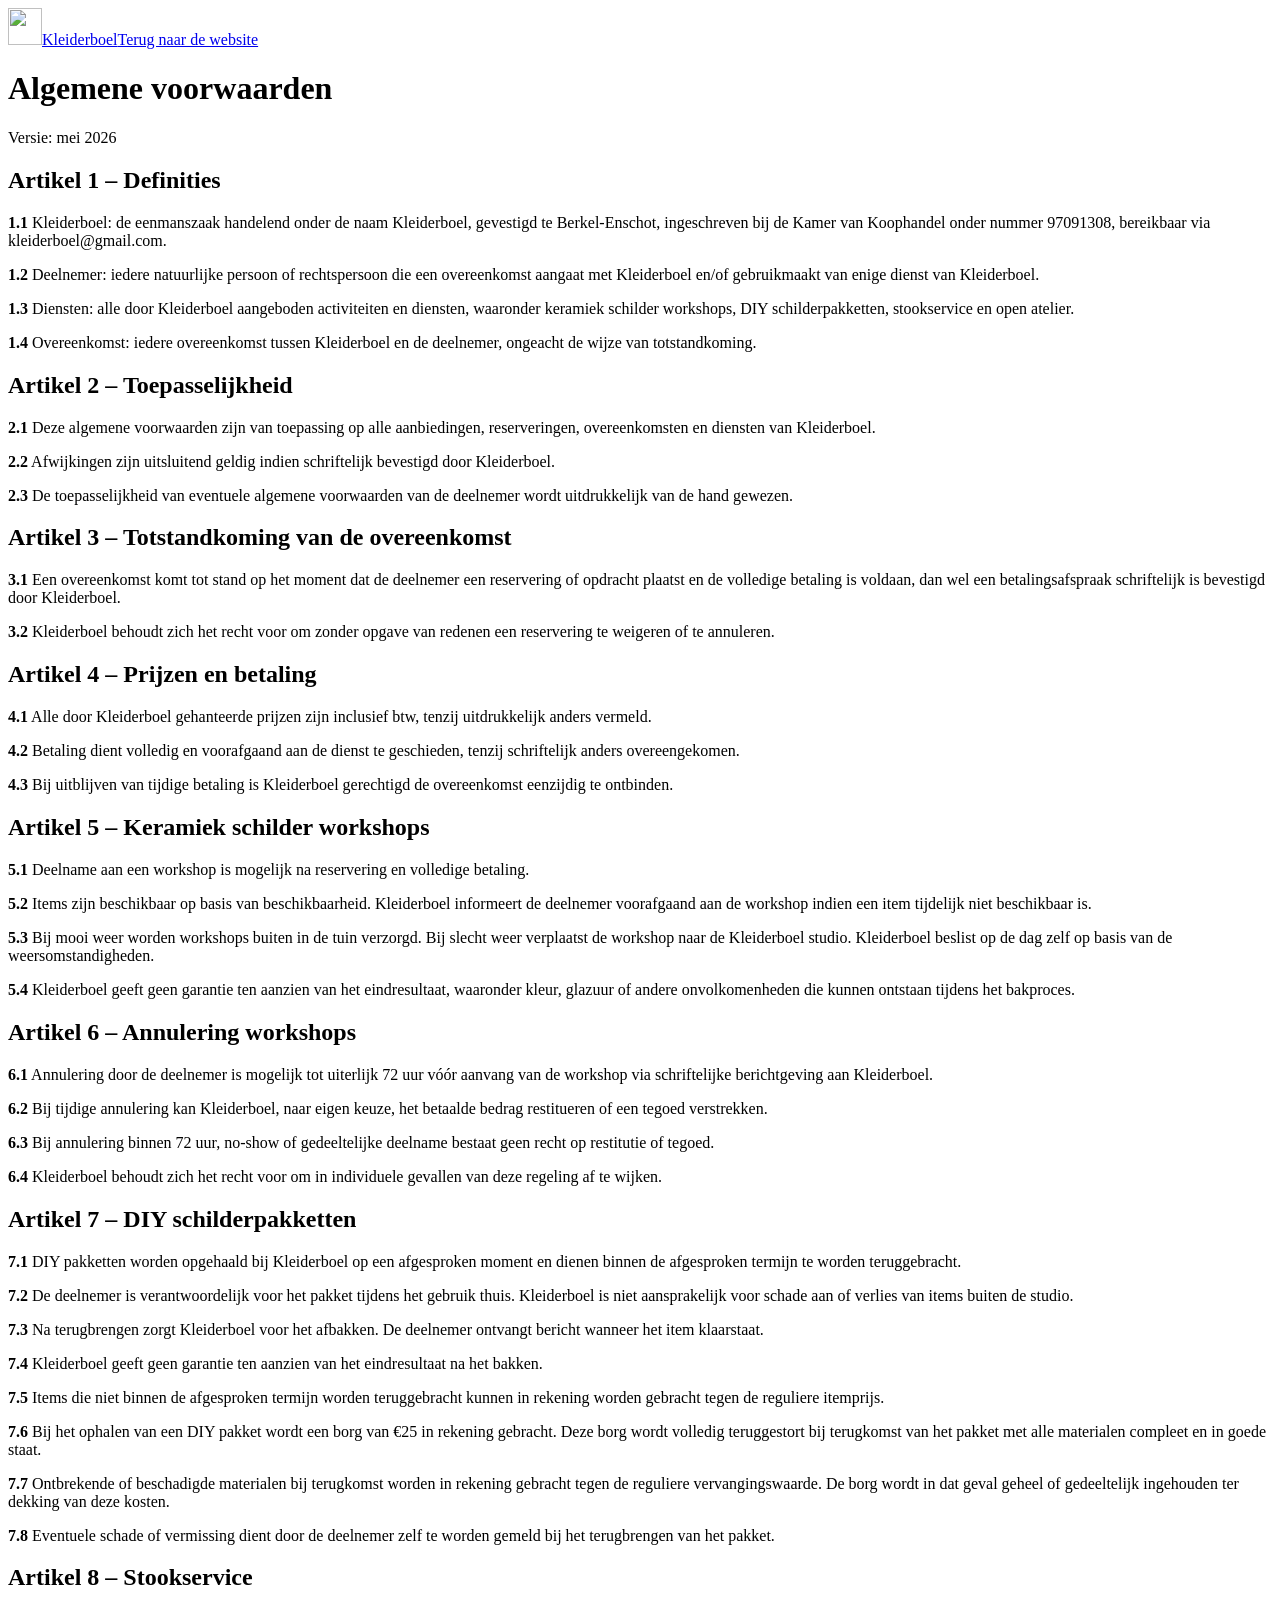
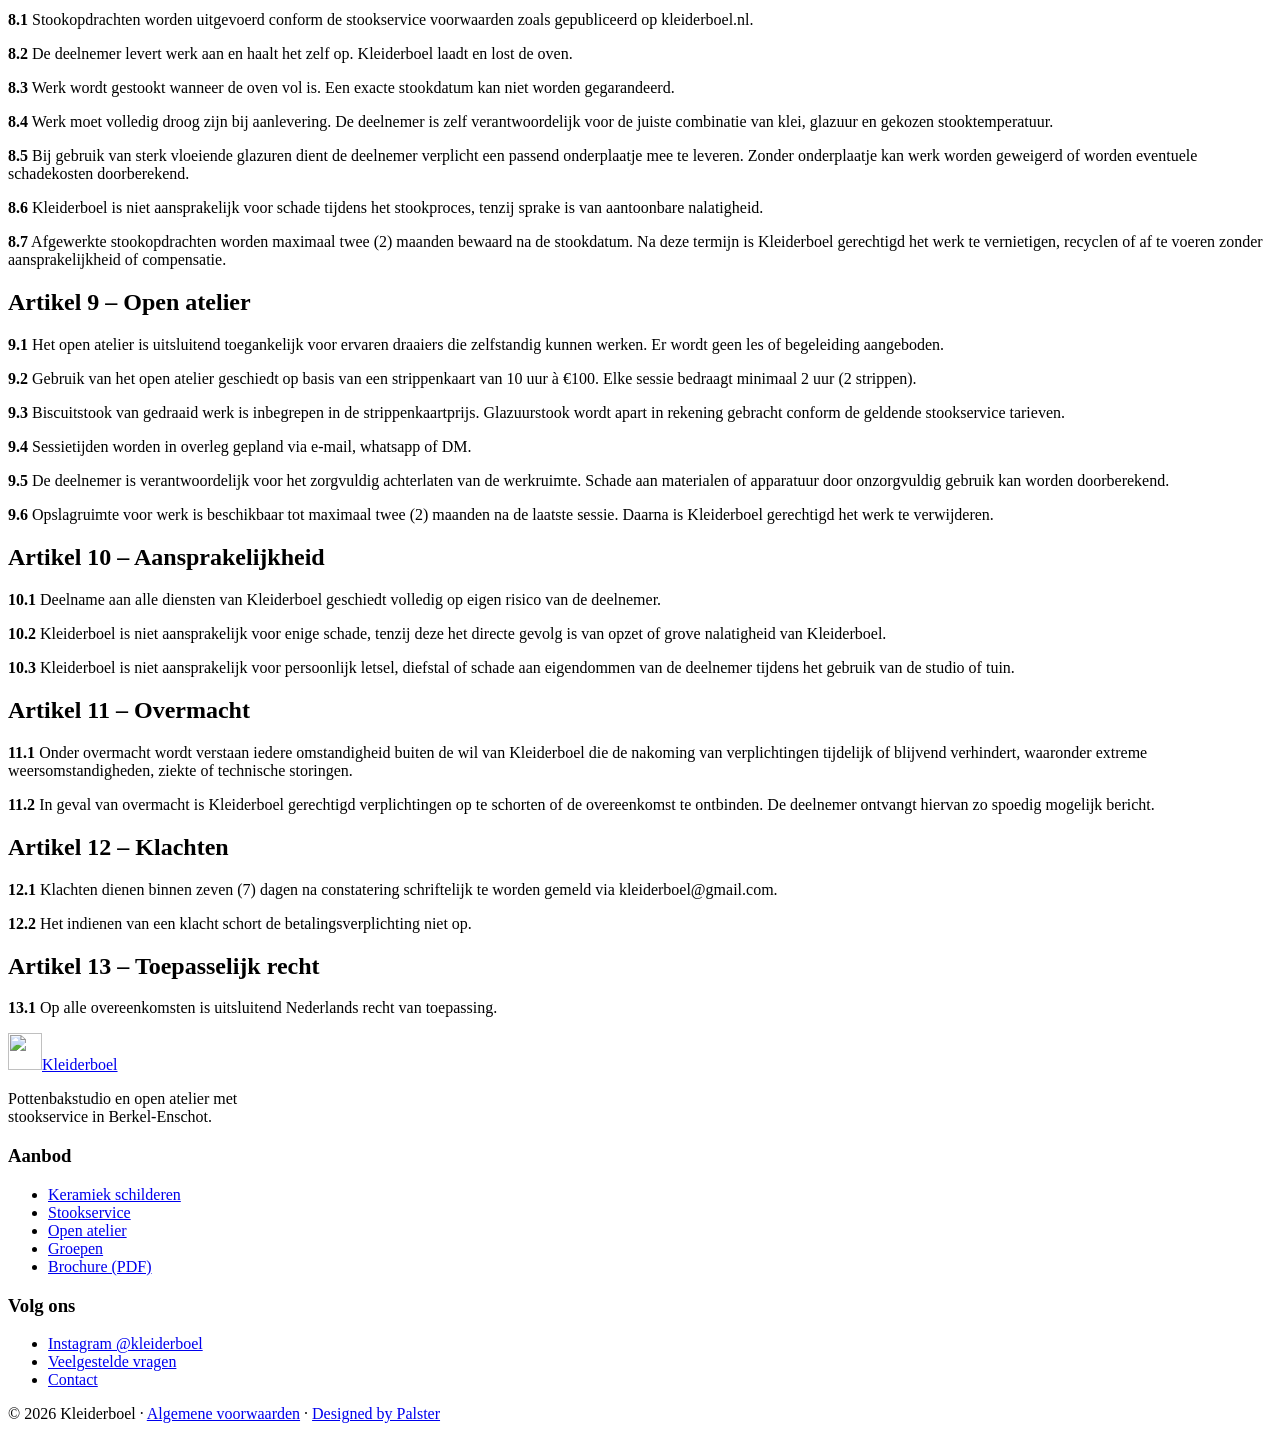
==== algemene-voorwaarden/index.html @ 40a17af0 "Add files via upload" ====
<!doctype html>
<html lang="nl">
<head>
<meta charset="utf-8">
<meta name="viewport" content="width=device-width, initial-scale=1">
<title>Algemene voorwaarden | Kleiderboel</title>
<meta name="description" content="De algemene voorwaarden van Kleiderboel in Berkel-Enschot.">
<!-- VERWIJDER de volgende regel bij livegang op kleiderboel.nl -->
<meta name="robots" content="noindex, nofollow">
<link rel="canonical" href="https://kleiderboel.nl/algemene-voorwaarden/">
<link rel="icon" type="image/png" href="/assets/img/cherries.png">
<link rel="stylesheet" href="/assets/css/style.css">
</head>
<body>
<header class="nav"><div class="wrap"><a class="brand" href="/" aria-label="Kleiderboel, naar de homepage"><img src="/assets/img/cherries.png" alt="" width="34" height="37"><span>Kleiderboel</span></a><a class="btn btn-ghost" href="/">Terug naar de website</a></div></header>
<main id="main" class="wrap terms-page">
<h1>Algemene voorwaarden</h1>
<p class="ver">Versie: mei 2026</p>
<h2>Artikel 1 – Definities</h2>
<p><b>1.1</b> Kleiderboel: de eenmanszaak handelend onder de naam Kleiderboel, gevestigd te Berkel-Enschot, ingeschreven bij de Kamer van Koophandel onder nummer 97091308, bereikbaar via kleiderboel@gmail.com.</p>
<p><b>1.2</b> Deelnemer: iedere natuurlijke persoon of rechtspersoon die een overeenkomst aangaat met Kleiderboel en/of gebruikmaakt van enige dienst van Kleiderboel.</p>
<p><b>1.3</b> Diensten: alle door Kleiderboel aangeboden activiteiten en diensten, waaronder keramiek schilder workshops, DIY schilderpakketten, stookservice en open atelier.</p>
<p><b>1.4</b> Overeenkomst: iedere overeenkomst tussen Kleiderboel en de deelnemer, ongeacht de wijze van totstandkoming.</p>
<h2>Artikel 2 – Toepasselijkheid</h2>
<p><b>2.1</b> Deze algemene voorwaarden zijn van toepassing op alle aanbiedingen, reserveringen, overeenkomsten en diensten van Kleiderboel.</p>
<p><b>2.2</b> Afwijkingen zijn uitsluitend geldig indien schriftelijk bevestigd door Kleiderboel.</p>
<p><b>2.3</b> De toepasselijkheid van eventuele algemene voorwaarden van de deelnemer wordt uitdrukkelijk van de hand gewezen.</p>
<h2>Artikel 3 – Totstandkoming van de overeenkomst</h2>
<p><b>3.1</b> Een overeenkomst komt tot stand op het moment dat de deelnemer een reservering of opdracht plaatst en de volledige betaling is voldaan, dan wel een betalingsafspraak schriftelijk is bevestigd door Kleiderboel.</p>
<p><b>3.2</b> Kleiderboel behoudt zich het recht voor om zonder opgave van redenen een reservering te weigeren of te annuleren.</p>
<h2>Artikel 4 – Prijzen en betaling</h2>
<p><b>4.1</b> Alle door Kleiderboel gehanteerde prijzen zijn inclusief btw, tenzij uitdrukkelijk anders vermeld.</p>
<p><b>4.2</b> Betaling dient volledig en voorafgaand aan de dienst te geschieden, tenzij schriftelijk anders overeengekomen.</p>
<p><b>4.3</b> Bij uitblijven van tijdige betaling is Kleiderboel gerechtigd de overeenkomst eenzijdig te ontbinden.</p>
<h2>Artikel 5 – Keramiek schilder workshops</h2>
<p><b>5.1</b> Deelname aan een workshop is mogelijk na reservering en volledige betaling.</p>
<p><b>5.2</b> Items zijn beschikbaar op basis van beschikbaarheid. Kleiderboel informeert de deelnemer voorafgaand aan de workshop indien een item tijdelijk niet beschikbaar is.</p>
<p><b>5.3</b> Bij mooi weer worden workshops buiten in de tuin verzorgd. Bij slecht weer verplaatst de workshop naar de Kleiderboel studio. Kleiderboel beslist op de dag zelf op basis van de weersomstandigheden.</p>
<p><b>5.4</b> Kleiderboel geeft geen garantie ten aanzien van het eindresultaat, waaronder kleur, glazuur of andere onvolkomenheden die kunnen ontstaan tijdens het bakproces.</p>
<h2>Artikel 6 – Annulering workshops</h2>
<p><b>6.1</b> Annulering door de deelnemer is mogelijk tot uiterlijk 72 uur vóór aanvang van de workshop via schriftelijke berichtgeving aan Kleiderboel.</p>
<p><b>6.2</b> Bij tijdige annulering kan Kleiderboel, naar eigen keuze, het betaalde bedrag restitueren of een tegoed verstrekken.</p>
<p><b>6.3</b> Bij annulering binnen 72 uur, no-show of gedeeltelijke deelname bestaat geen recht op restitutie of tegoed.</p>
<p><b>6.4</b> Kleiderboel behoudt zich het recht voor om in individuele gevallen van deze regeling af te wijken.</p>
<h2>Artikel 7 – DIY schilderpakketten</h2>
<p><b>7.1</b> DIY pakketten worden opgehaald bij Kleiderboel op een afgesproken moment en dienen binnen de afgesproken termijn te worden teruggebracht.</p>
<p><b>7.2</b> De deelnemer is verantwoordelijk voor het pakket tijdens het gebruik thuis. Kleiderboel is niet aansprakelijk voor schade aan of verlies van items buiten de studio.</p>
<p><b>7.3</b> Na terugbrengen zorgt Kleiderboel voor het afbakken. De deelnemer ontvangt bericht wanneer het item klaarstaat.</p>
<p><b>7.4</b> Kleiderboel geeft geen garantie ten aanzien van het eindresultaat na het bakken.</p>
<p><b>7.5</b> Items die niet binnen de afgesproken termijn worden teruggebracht kunnen in rekening worden gebracht tegen de reguliere itemprijs.</p>
<p><b>7.6</b> Bij het ophalen van een DIY pakket wordt een borg van €25 in rekening gebracht. Deze borg wordt volledig teruggestort bij terugkomst van het pakket met alle materialen compleet en in goede staat.</p>
<p><b>7.7</b> Ontbrekende of beschadigde materialen bij terugkomst worden in rekening gebracht tegen de reguliere vervangingswaarde. De borg wordt in dat geval geheel of gedeeltelijk ingehouden ter dekking van deze kosten.</p>
<p><b>7.8</b> Eventuele schade of vermissing dient door de deelnemer zelf te worden gemeld bij het terugbrengen van het pakket.</p>
<h2>Artikel 8 – Stookservice</h2>
<p><b>8.1</b> Stookopdrachten worden uitgevoerd conform de stookservice voorwaarden zoals gepubliceerd op kleiderboel.nl.</p>
<p><b>8.2</b> De deelnemer levert werk aan en haalt het zelf op. Kleiderboel laadt en lost de oven.</p>
<p><b>8.3</b> Werk wordt gestookt wanneer de oven vol is. Een exacte stookdatum kan niet worden gegarandeerd.</p>
<p><b>8.4</b> Werk moet volledig droog zijn bij aanlevering. De deelnemer is zelf verantwoordelijk voor de juiste combinatie van klei, glazuur en gekozen stooktemperatuur.</p>
<p><b>8.5</b> Bij gebruik van sterk vloeiende glazuren dient de deelnemer verplicht een passend onderplaatje mee te leveren. Zonder onderplaatje kan werk worden geweigerd of worden eventuele schadekosten doorberekend.</p>
<p><b>8.6</b> Kleiderboel is niet aansprakelijk voor schade tijdens het stookproces, tenzij sprake is van aantoonbare nalatigheid.</p>
<p><b>8.7</b> Afgewerkte stookopdrachten worden maximaal twee (2) maanden bewaard na de stookdatum. Na deze termijn is Kleiderboel gerechtigd het werk te vernietigen, recyclen of af te voeren zonder aansprakelijkheid of compensatie.</p>
<h2>Artikel 9 – Open atelier</h2>
<p><b>9.1</b> Het open atelier is uitsluitend toegankelijk voor ervaren draaiers die zelfstandig kunnen werken. Er wordt geen les of begeleiding aangeboden.</p>
<p><b>9.2</b> Gebruik van het open atelier geschiedt op basis van een strippenkaart van 10 uur à €100. Elke sessie bedraagt minimaal 2 uur (2 strippen).</p>
<p><b>9.3</b> Biscuitstook van gedraaid werk is inbegrepen in de strippenkaartprijs. Glazuurstook wordt apart in rekening gebracht conform de geldende stookservice tarieven.</p>
<p><b>9.4</b> Sessietijden worden in overleg gepland via e-mail, whatsapp of DM.</p>
<p><b>9.5</b> De deelnemer is verantwoordelijk voor het zorgvuldig achterlaten van de werkruimte. Schade aan materialen of apparatuur door onzorgvuldig gebruik kan worden doorberekend.</p>
<p><b>9.6</b> Opslagruimte voor werk is beschikbaar tot maximaal twee (2) maanden na de laatste sessie. Daarna is Kleiderboel gerechtigd het werk te verwijderen.</p>
<h2>Artikel 10 – Aansprakelijkheid</h2>
<p><b>10.1</b> Deelname aan alle diensten van Kleiderboel geschiedt volledig op eigen risico van de deelnemer.</p>
<p><b>10.2</b> Kleiderboel is niet aansprakelijk voor enige schade, tenzij deze het directe gevolg is van opzet of grove nalatigheid van Kleiderboel.</p>
<p><b>10.3</b> Kleiderboel is niet aansprakelijk voor persoonlijk letsel, diefstal of schade aan eigendommen van de deelnemer tijdens het gebruik van de studio of tuin.</p>
<h2>Artikel 11 – Overmacht</h2>
<p><b>11.1</b> Onder overmacht wordt verstaan iedere omstandigheid buiten de wil van Kleiderboel die de nakoming van verplichtingen tijdelijk of blijvend verhindert, waaronder extreme weersomstandigheden, ziekte of technische storingen.</p>
<p><b>11.2</b> In geval van overmacht is Kleiderboel gerechtigd verplichtingen op te schorten of de overeenkomst te ontbinden. De deelnemer ontvangt hiervan zo spoedig mogelijk bericht.</p>
<h2>Artikel 12 – Klachten</h2>
<p><b>12.1</b> Klachten dienen binnen zeven (7) dagen na constatering schriftelijk te worden gemeld via kleiderboel@gmail.com.</p>
<p><b>12.2</b> Het indienen van een klacht schort de betalingsverplichting niet op.</p>
<h2>Artikel 13 – Toepasselijk recht</h2>
<p><b>13.1</b> Op alle overeenkomsten is uitsluitend Nederlands recht van toepassing.</p>
</main>
<footer>
  <div class="wrap">
    <div class="foot">
      <div>
        <a class="brand" href="/#top"><img src="/assets/img/cherries.png" alt="" width="34" height="37"><span>Kleiderboel</span></a>
        <p style="color:var(--ink-soft);max-width:34ch">Pottenbakstudio en open atelier met stookservice in Berkel-Enschot.</p>
      </div>
      <div>
        <h3>Aanbod</h3>
        <ul>
          <li><a href="/#schilderen">Keramiek schilderen</a></li>
          <li><a href="/#stoken">Stookservice</a></li>
          <li><a href="/#draaien">Open atelier</a></li>
          <li><a href="/#groepen">Groepen</a></li>
          <li><a href="https://kleiderboel.nl/wp-content/uploads/2026/08/h22026-keramiek-schilderen-workshop.pdf" target="_blank" rel="noopener">Brochure (PDF)</a></li>
        </ul>
      </div>
      <div>
        <h3>Volg ons</h3>
        <ul>
          <li><a href="https://www.instagram.com/kleiderboel" rel="noopener">Instagram @kleiderboel</a></li>
          <li><a href="/#faq">Veelgestelde vragen</a></li>
          <li><a href="/#contact">Contact</a></li>
        </ul>
      </div>
    </div>
    <div class="legal">&copy; 2026 Kleiderboel &middot; <a href="/algemene-voorwaarden/">Algemene voorwaarden</a> &middot; <a href="https://palster.eu/websites" target="_blank" rel="noopener">Designed by Palster</a></div>
  </div>
</footer>
</body>
</html>
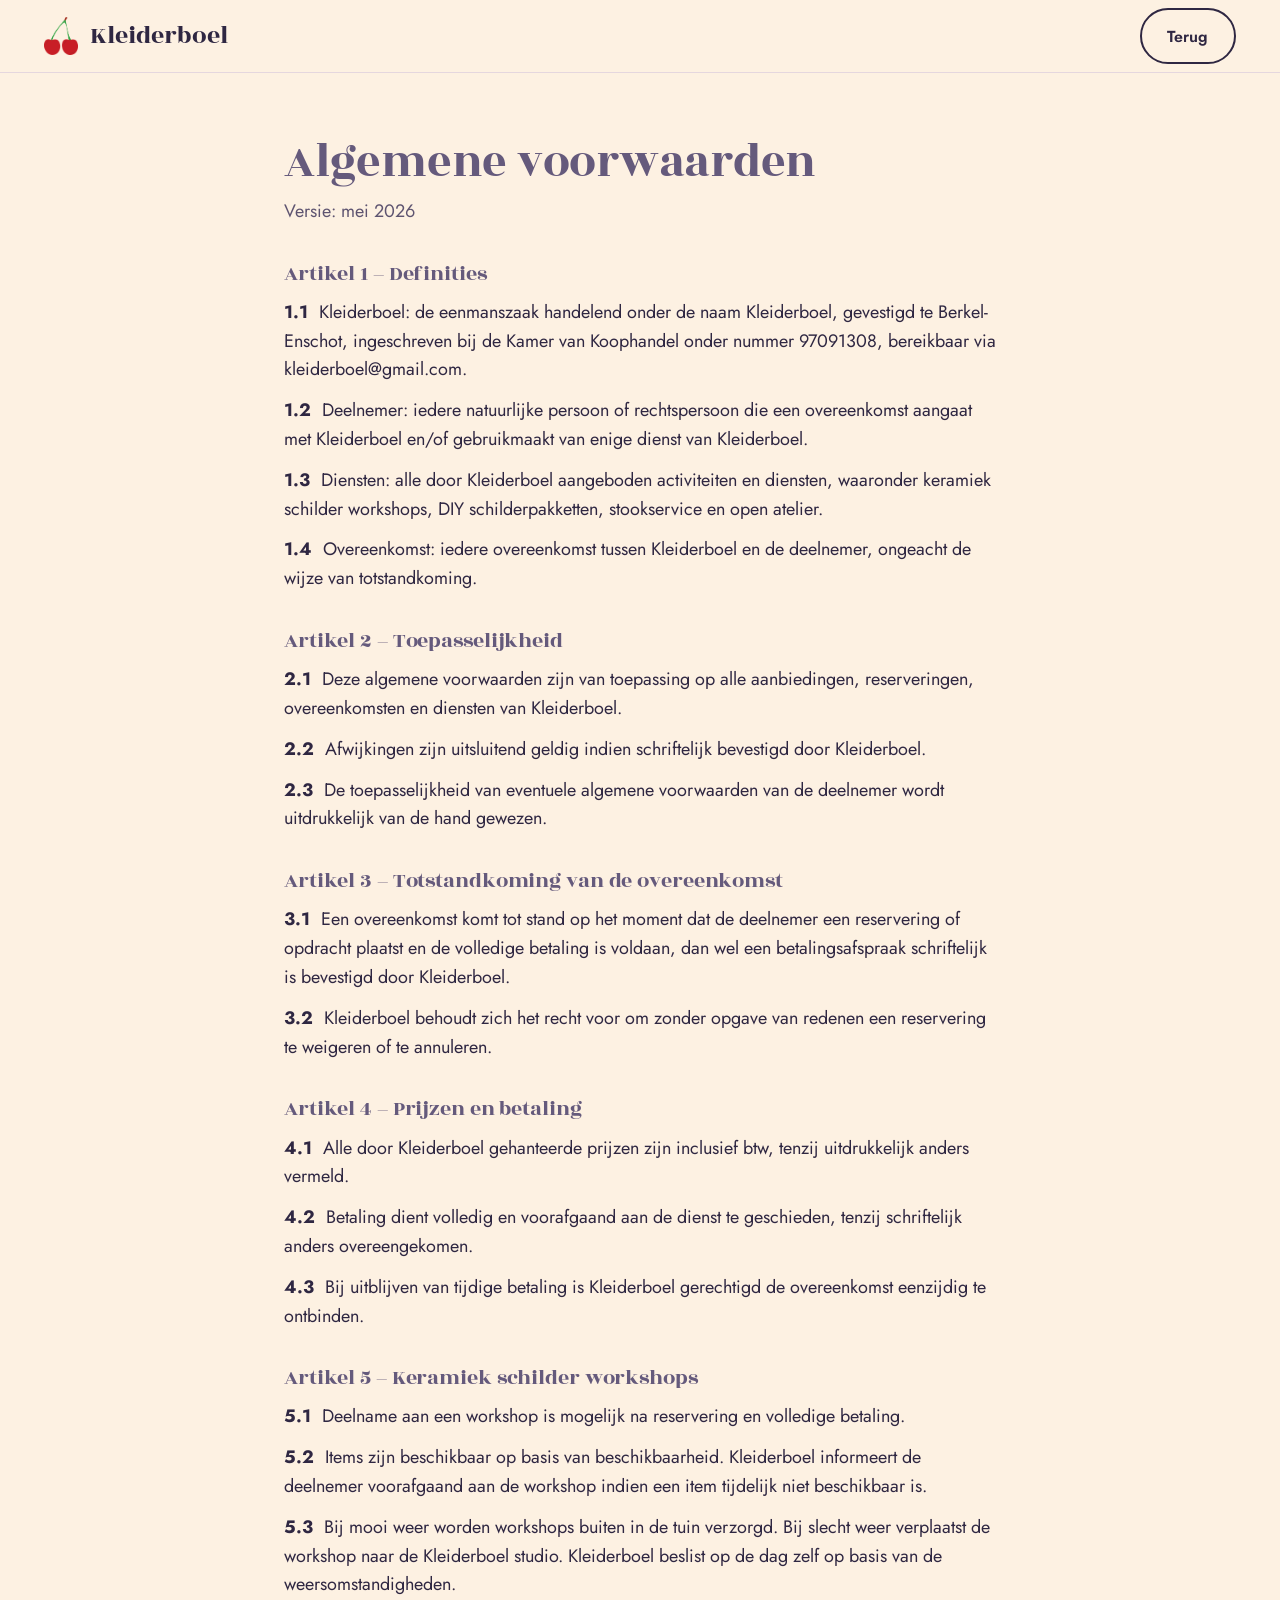
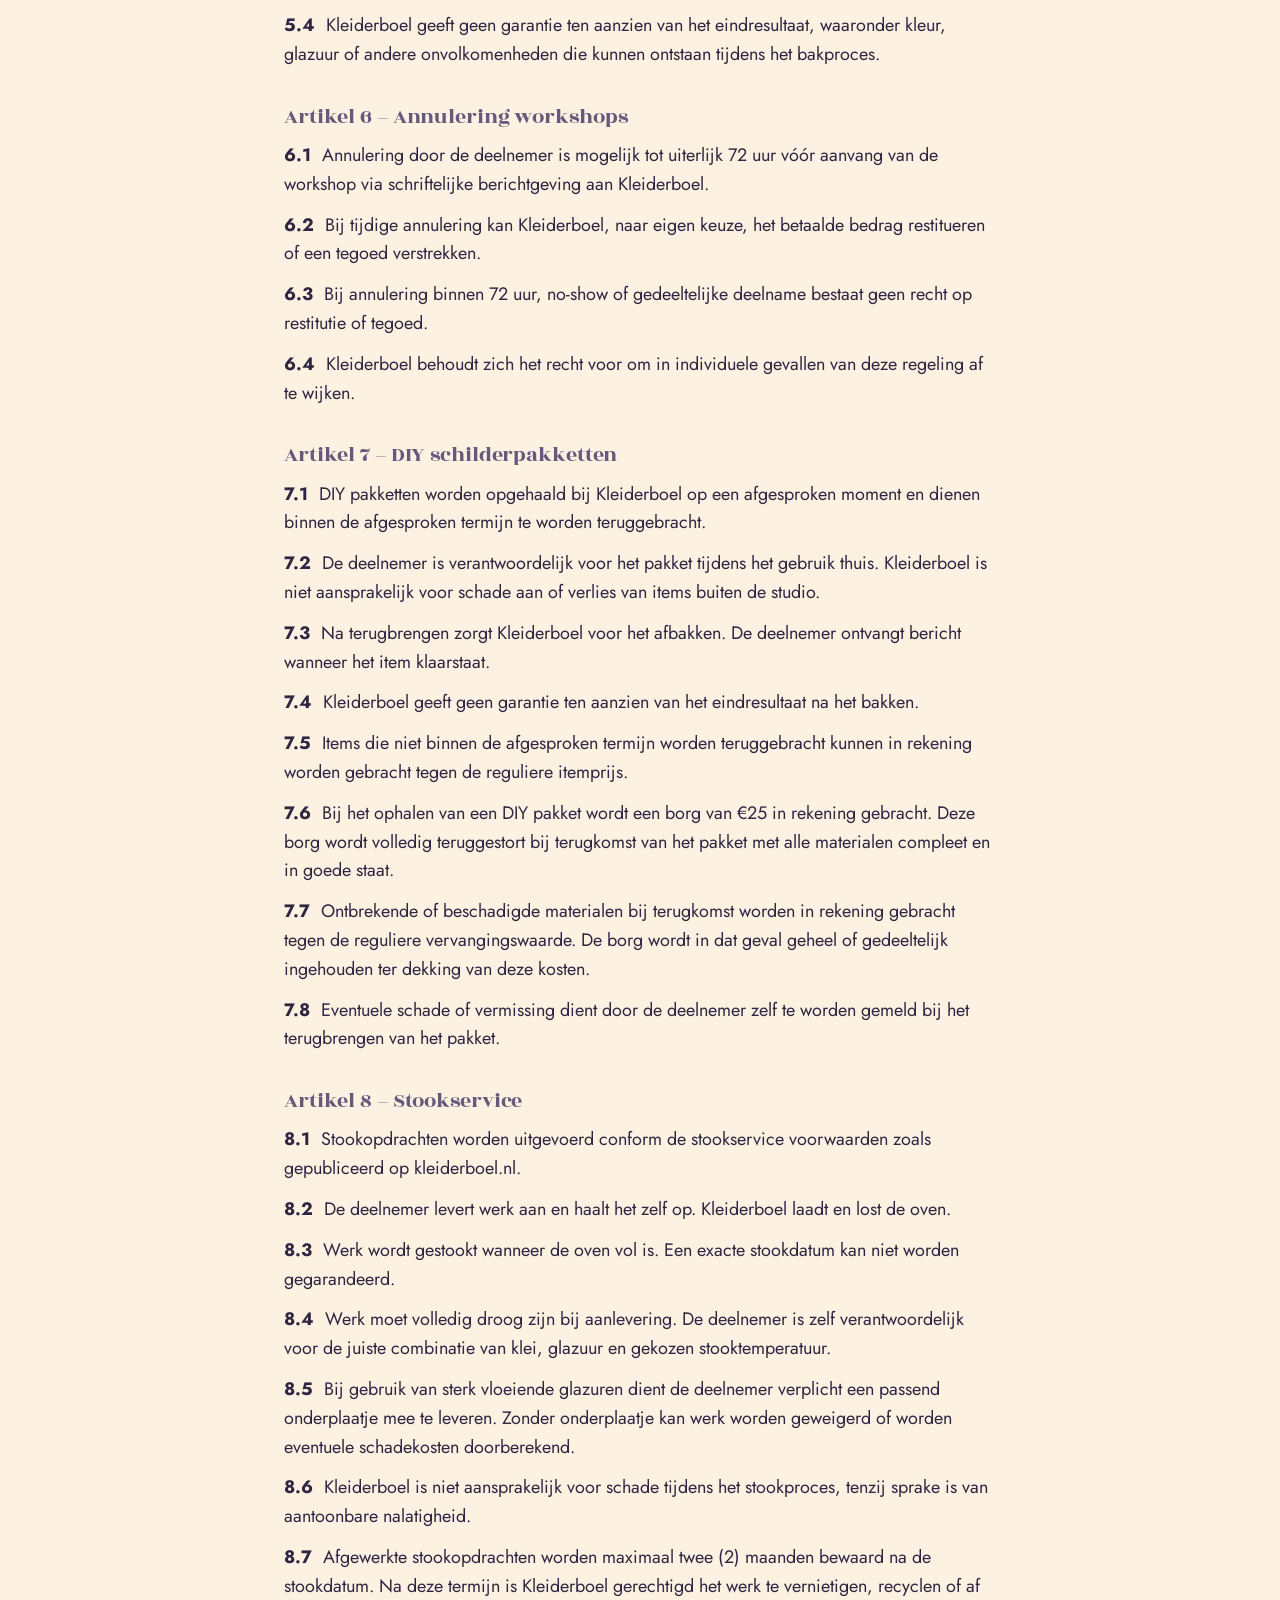
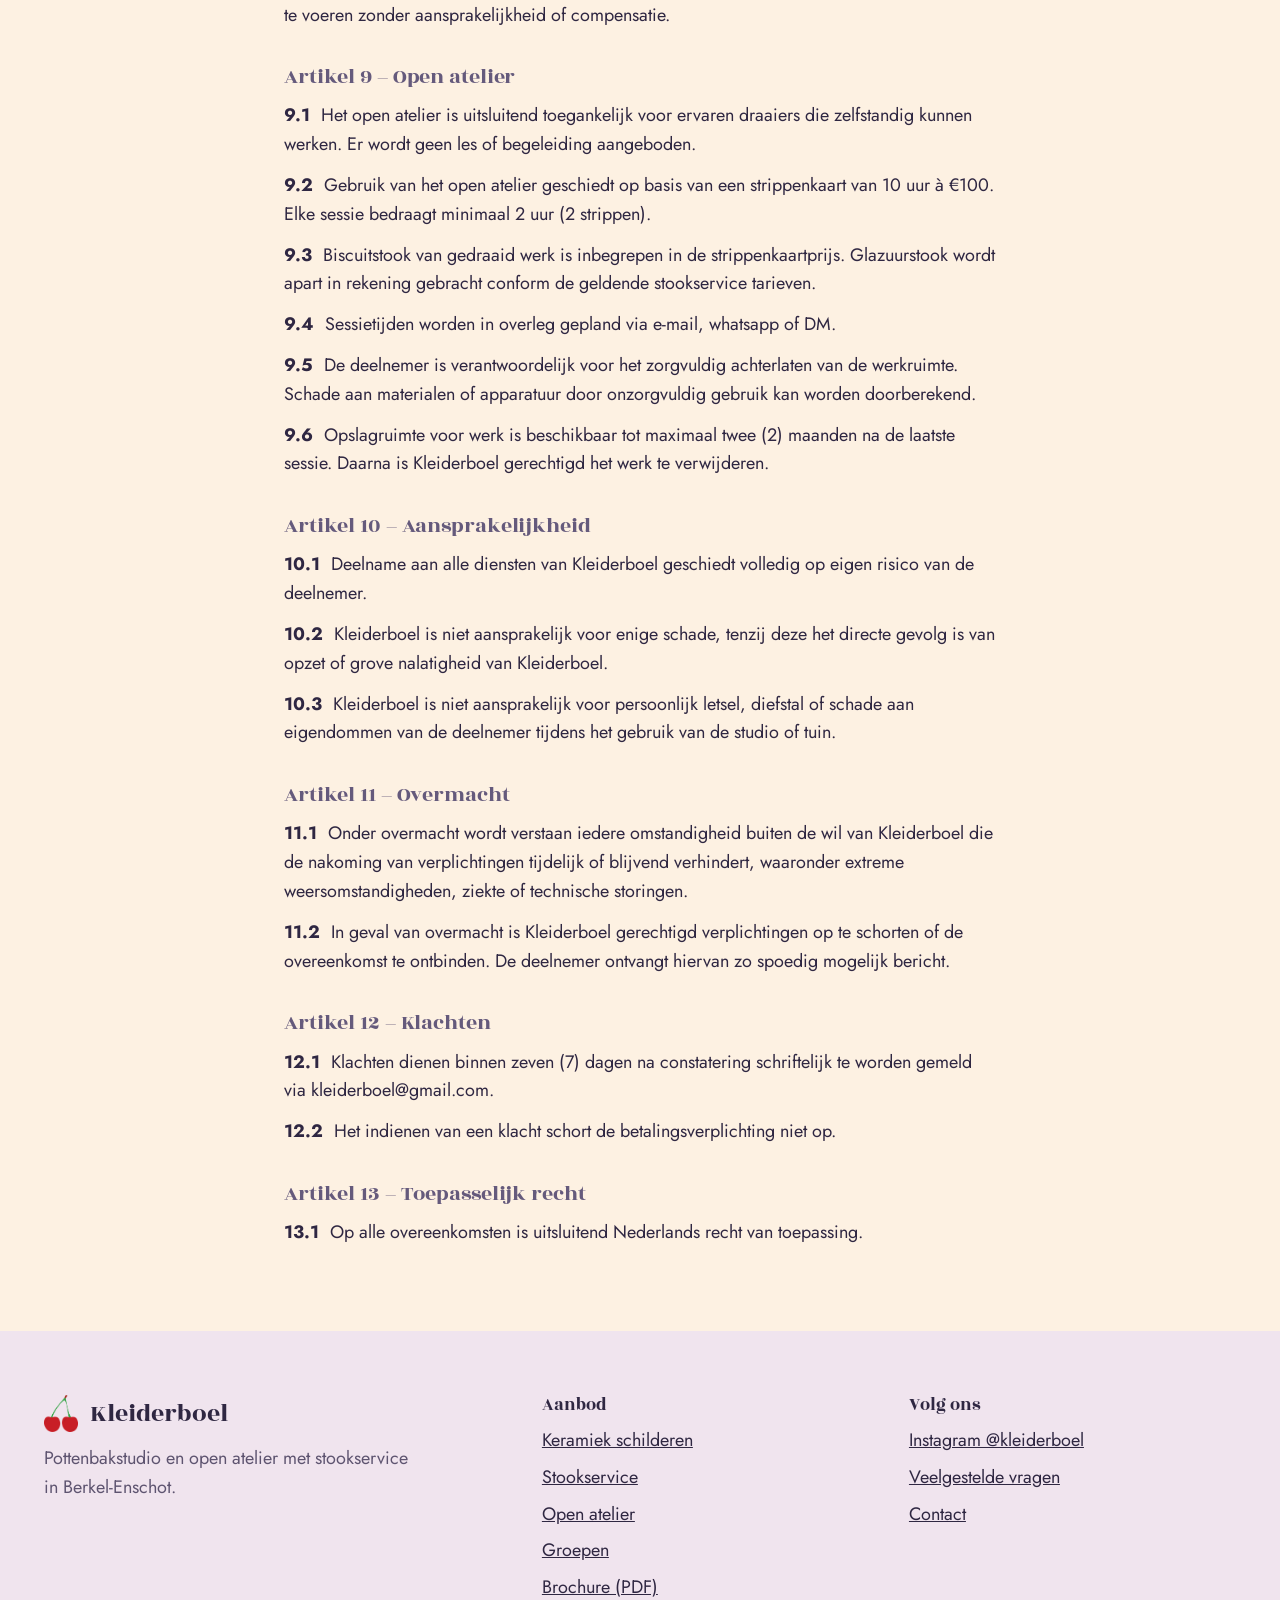
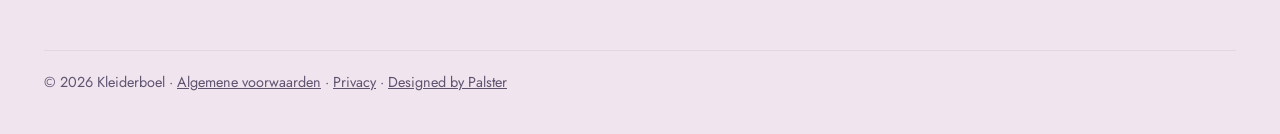
==== commit f5175d25: "Add files via upload" ====
--- a/algemene-voorwaarden/index.html
+++ b/algemene-voorwaarden/index.html
@@ -12,7 +12,7 @@
 <link rel="stylesheet" href="/assets/css/style.css">
 </head>
 <body>
-<header class="nav"><div class="wrap"><a class="brand" href="/" aria-label="Kleiderboel, naar de homepage"><img src="/assets/img/cherries.png" alt="" width="34" height="37"><span>Kleiderboel</span></a><a class="btn btn-ghost" href="/">Terug naar de website</a></div></header>
+<header class="nav"><div class="wrap"><a class="brand" href="/" aria-label="Kleiderboel, naar de homepage"><img src="/assets/img/cherries.png" alt="" width="34" height="37"><span>Kleiderboel</span></a><a class="btn btn-ghost" href="/">Terug</a></div></header>
 <main id="main" class="wrap terms-page">
 <h1>Algemene voorwaarden</h1>
 <p class="ver">Versie: mei 2026</p>
@@ -105,7 +105,7 @@
         </ul>
       </div>
     </div>
-    <div class="legal">&copy; 2026 Kleiderboel &middot; <a href="/algemene-voorwaarden/">Algemene voorwaarden</a> &middot; <a href="https://palster.eu/websites" target="_blank" rel="noopener">Designed by Palster</a></div>
+    <div class="legal">&copy; 2026 Kleiderboel &middot; <a href="/algemene-voorwaarden/">Algemene voorwaarden</a> &middot; <a href="/privacyverklaring/">Privacy</a> &middot; <a href="https://palster.eu/websites" target="_blank" rel="noopener">Designed by Palster</a></div>
   </div>
 </footer>
 </body>
--- a/assets/css/style.css
+++ b/assets/css/style.css
@@ -0,0 +1,335 @@
+@font-face{font-family:"Rozha One";src:url(../fonts/rozha-one-400.woff2) format("woff2");font-weight:400;font-style:normal;font-display:swap}
+@font-face{font-family:"Jost";src:url(../fonts/jost-variable.woff2) format("woff2");font-weight:100 900;font-style:normal;font-display:swap}
+:root{
+  --linen:#FDF1E2; --dolphin:#655A7C; --amethyst:#AB92BF;
+  --bg:#FDF1E2; --surface:#FFF9F1; --wash:#F0E4EE; --wash-2:#E1D1E8;
+  --ink:#2F2742; --ink-soft:#5E5470; --line:#E5D7DE;
+  --head:#655A7C;
+  --accent:#655A7C; --accent-ink:#FDF1E2; --accent-hover:#4F4565;
+  --amethyst-ink:#2F2742;
+  --danger:#A12A3A;
+  --about-bg:#655A7C;
+  --focus:#2F2742;
+  --r-card:22px; --r-input:12px; --r-pill:999px;
+  --shadow:0 18px 40px -22px rgb(60 40 90 / .38);
+  --font-display:"Rozha One", Georgia, serif;
+  --font-body:"Jost", system-ui, sans-serif;
+}
+@media (prefers-color-scheme: dark){
+  :root{
+    --bg:#241D30; --surface:#2E2640; --wash:#38304A; --wash-2:#453B5A;
+    --ink:#FDF1E2; --ink-soft:#CFC3DA; --line:#4A4060;
+    --head:#E3D6EE;
+    --accent:#AB92BF; --accent-ink:#241D30; --accent-hover:#BDA9CE;
+    --danger:#FF9AA6;
+    --about-bg:#38304A;
+    --focus:#FDF1E2;
+    --shadow:0 18px 40px -22px rgb(0 0 0 / .7);
+  }
+}
+*{box-sizing:border-box}
+html{scroll-behavior:smooth;scroll-padding-top:84px}
+body{margin:0;background:var(--bg);color:var(--ink);font-family:var(--font-body);font-size:18px;line-height:1.6;-webkit-font-smoothing:antialiased}
+img{max-width:100%;display:block}
+a{color:inherit}
+h1,h2,h3{font-family:var(--font-display);font-weight:400;line-height:1.08;letter-spacing:-0.005em;margin:0}
+h1,h2{color:var(--head)}
+h1{font-size:clamp(2.3rem,4.7vw,3.9rem)}
+h2{font-size:clamp(1.9rem,3.6vw,3rem)}
+h3{font-size:1.45rem;letter-spacing:0}
+p{margin:0}
+.wrap{max-width:1240px;margin:0 auto;padding:0 24px}
+.measure{max-width:60ch}
+:focus-visible{outline:3px solid var(--focus);outline-offset:3px;border-radius:6px}
+
+/* Buttons: pill. Cards: 22px. Inputs: 12px. */
+.btn{display:inline-flex;align-items:center;justify-content:center;gap:.5rem;white-space:nowrap;font:600 1rem var(--font-body);padding:.9rem 1.6rem;border-radius:var(--r-pill);border:2px solid transparent;text-decoration:none;cursor:pointer;transition:transform .25s cubic-bezier(.16,1,.3,1),background .2s,color .2s}
+.btn:active{transform:translateY(1px) scale(.98)}
+.btn-primary{background:var(--accent);color:var(--accent-ink)}
+.btn-primary:hover{background:var(--accent-hover);transform:translateY(-2px)}
+.btn-ghost{border-color:var(--ink);color:var(--ink);background:transparent}
+.btn-ghost:hover{background:var(--ink);color:var(--bg);transform:translateY(-2px)}
+.link{font-weight:700;text-decoration:underline;text-underline-offset:5px;text-decoration-thickness:2px}
+
+/* NAV */
+.nav{position:sticky;top:0;z-index:40;background:color-mix(in srgb,var(--bg) 92%,transparent);backdrop-filter:blur(10px);-webkit-backdrop-filter:blur(10px);border-bottom:1px solid var(--line)}
+.nav .wrap{display:flex;align-items:center;justify-content:space-between;height:72px;gap:24px}
+.brand{display:flex;align-items:center;gap:12px;text-decoration:none;font:400 1.6rem var(--font-display);letter-spacing:0}
+.brand img{width:34px;height:auto;transition:transform .4s cubic-bezier(.16,1,.3,1)}
+.brand:hover img{transform:rotate(-10deg) scale(1.08)}
+.menu{display:flex;align-items:center;gap:28px;list-style:none;margin:0;padding:0}
+.menu a{text-decoration:none;font-weight:500;font-size:.98rem;padding:.4rem 0;border-bottom:2px solid transparent}
+.menu a:hover{border-color:var(--accent)}
+.menu .btn{padding:.6rem 1.2rem;font-size:.95rem}
+.menu-toggle{display:none;background:none;border:2px solid var(--ink);border-radius:var(--r-pill);padding:.45rem 1rem;font:600 .95rem var(--font-body);color:var(--ink);cursor:pointer}
+
+/* HERO */
+.hero{padding:56px 0 72px}
+.hero .wrap{display:grid;grid-template-columns:1.05fr .95fr;gap:56px;align-items:center;min-height:calc(100dvh - 72px - 56px);}
+.hero h1{max-width:15ch}
+.hero p.lead{margin-top:24px;font-size:1.2rem;color:var(--ink-soft);max-width:44ch}
+.hero .cta{margin-top:32px;display:flex;gap:14px;flex-wrap:wrap}
+.hero-art{position:relative}
+.hero-art .frame{border-radius:var(--r-card);overflow:hidden;aspect-ratio:4/5;background:var(--wash);box-shadow:var(--shadow);transform:translateY(-8px)}
+.hero-art .frame img{width:100%;height:100%;object-fit:cover;object-position:50% 64%}
+.hero-art::before{content:"";position:absolute;inset:auto -22px -22px auto;width:70%;height:62%;background:var(--wash-2);border-radius:var(--r-card);z-index:-1}
+.badge{position:absolute;left:-44px;bottom:28px;width:150px;height:150px;border-radius:50%;background:var(--bg);box-shadow:0 12px 26px -12px rgb(60 40 90 / .45);display:grid;place-items:center}
+.badge svg{position:absolute;inset:0;width:100%;height:100%}
+.badge text{font:600 15.5px var(--font-body);fill:var(--head);letter-spacing:0}
+.badge .mid{position:relative;width:54px;height:auto}
+
+/* section scaffolding */
+section{padding:96px 0}
+.sec-head{margin-bottom:48px}
+.sec-head p{margin-top:16px;color:var(--ink-soft);font-size:1.12rem}
+
+/* AANBOD */
+#schilderen{padding-top:56px}
+.offer{display:grid;grid-template-columns:repeat(4,1fr);gap:20px}
+.cell{border-radius:var(--r-card);overflow:hidden;display:flex;flex-direction:column;text-decoration:none;position:relative;transition:transform .35s cubic-bezier(.16,1,.3,1),box-shadow .35s;box-shadow:0 1px 0 rgb(47 39 66 / .04)}
+.cell:hover,.cell:focus-visible{transform:translateY(-6px);box-shadow:var(--shadow)}
+.cell .pic{background:var(--wash);overflow:hidden;aspect-ratio:4/3}
+.cell .pic img{width:100%;height:100%;object-fit:cover;transition:transform .6s cubic-bezier(.16,1,.3,1)}
+.cell:hover .pic img{transform:scale(1.04)}
+.c-a .pic img{object-position:50% 46%}
+.c-b .pic img{object-position:50% 82%}
+.c-c .pic img{object-position:50% 45%}
+.c-d .pic img{object-position:50% 40%}
+.cell .body{padding:22px 22px 24px;display:flex;flex-direction:column;gap:10px;flex:1}
+.cell h3{font-size:1.5rem}
+.cell p{font-size:1rem;line-height:1.5}
+.cell .price{margin-top:auto;padding-top:6px;font-weight:700;font-size:1.02rem}
+.cell .go{display:inline-flex;align-items:center;justify-content:space-between;gap:8px;margin-top:6px;padding:.7rem 1.1rem;border-radius:var(--r-pill);background:var(--accent);color:var(--accent-ink);font-weight:600;font-size:.98rem}
+.cell .go i{font-style:normal;transition:transform .3s cubic-bezier(.16,1,.3,1)}
+.cell:hover .go i{transform:translateX(4px)}
+.c-a,.c-d{background:var(--surface);border:1px solid var(--line)}
+.c-b{background:var(--amethyst);color:var(--amethyst-ink)}
+.c-b .go{background:var(--amethyst-ink);color:var(--linen)}
+.c-c{background:var(--accent);color:var(--accent-ink)}
+.c-c .go{background:var(--linen);color:var(--accent)}
+.degs{list-style:none;margin:2px 0 0;padding:0;display:grid;gap:6px}
+.degs li{display:flex;justify-content:space-between;align-items:baseline;background:rgb(255 255 255 / .38);border-radius:12px;padding:.45rem .8rem}
+.degs span{font-weight:500}
+.degs b{font:400 1.25rem var(--font-display);letter-spacing:0}
+.dl{margin-top:28px;display:flex;align-items:center;gap:22px;background:var(--wash-2);border-radius:var(--r-card);padding:22px 28px;color:var(--ink)}
+.dl > svg{flex:none;color:var(--accent)}
+.dl > div{flex:1}
+.dl h3{font-size:1.35rem}
+.dl p{margin:4px 0 0;color:var(--ink-soft);font-size:1rem}
+@media (max-width:1100px){.offer{grid-template-columns:repeat(2,1fr)}}
+@media (max-width:640px){.offer{grid-template-columns:1fr}.cell .pic{aspect-ratio:16/10}.dl{flex-direction:column;align-items:flex-start;gap:14px;padding:22px}.dl .btn{width:100%;white-space:normal;text-align:center}}
+
+/* SCHILDEREN */
+.th{display:flex;justify-content:space-between;align-items:center;gap:12px;flex-wrap:wrap}
+.tag{display:inline-block;background:var(--accent);color:var(--accent-ink);border-radius:var(--r-pill);padding:.3rem .9rem;font-weight:700;font-size:.98rem;white-space:nowrap}
+.tempsum{display:flex;flex-wrap:wrap;gap:10px;margin-top:18px!important}
+.fire .tempsum .tag{font-size:1.05rem;padding:.4rem 1.1rem}
+.paint{background:var(--bg)}
+.two{display:grid;grid-template-columns:1fr 1fr;gap:48px;align-items:start}
+.sizes{display:grid;gap:14px}
+.size{display:flex;justify-content:space-between;align-items:baseline;gap:16px;background:var(--surface);border:1px solid var(--line);border-radius:var(--r-card);padding:20px 24px}
+.size b{font:400 1.5rem var(--font-display);letter-spacing:0}
+.size span.d{color:var(--ink-soft);font-size:.98rem}
+.size .eur{font:400 1.7rem var(--font-display);white-space:nowrap}
+.dates{display:grid;gap:14px}
+.date{display:grid;grid-template-columns:auto 1fr auto;gap:18px;align-items:center;background:var(--wash);border-radius:var(--r-card);padding:16px 22px}
+.date .day{font:400 2rem/1 var(--font-display);text-align:center;min-width:3ch}
+.date .day small{display:block;font:500 .8rem var(--font-body);text-transform:lowercase;color:var(--ink-soft);margin-top:2px}
+.date .when{font-weight:500}
+.date .left{font-weight:700;font-size:.95rem;background:var(--surface);border-radius:var(--r-pill);padding:.35rem .9rem;white-space:nowrap}
+.studio{display:grid;grid-template-columns:minmax(0,360px) 1fr;gap:48px;align-items:center;margin-bottom:56px;background:var(--wash);border-radius:var(--r-card);padding:32px}
+.canvas-wrap{position:relative;width:100%;max-width:340px;margin:0 auto;aspect-ratio:320/420}
+.canvas-wrap canvas{position:absolute;inset:0;width:100%;height:100%;touch-action:none;cursor:crosshair}
+.canvas-wrap > svg.over{position:absolute;inset:0;width:100%;height:100%;pointer-events:none}
+.brush{position:absolute;left:0;top:0;width:14px;height:90px;pointer-events:none;transform-origin:7px 88px;opacity:0;transition:opacity .2s ease-out;will-change:transform}
+.brush.on{opacity:1}
+.studio h3{margin-bottom:10px}
+.swatches{display:flex;flex-wrap:wrap;gap:12px;margin:22px 0 18px}
+.sw{width:46px;height:46px;border-radius:50%;border:3px solid var(--surface);box-shadow:0 0 0 2px var(--line);cursor:pointer;padding:0;transition:transform .18s ease-out,box-shadow .18s ease-out}
+.sw:hover{transform:scale(1.08)}
+.sw[aria-pressed=true]{box-shadow:0 0 0 3px var(--ink)}
+.dik{display:flex;align-items:center;gap:14px;margin-bottom:22px;font-weight:500}
+.dik input{accent-color:var(--accent);width:min(220px,100%)}
+.diy{margin-top:24px;padding:22px 24px;border:2px dashed var(--accent);border-radius:var(--r-card)}
+.diy h3{font-size:1.25rem;margin-bottom:6px}
+
+/* STOKEN */
+.fire{background:var(--wash)}
+.u{font-size:.45em;margin-left:.12em;letter-spacing:.02em}
+.sr-only{position:absolute;width:1px;height:1px;overflow:hidden;clip:rect(0 0 0 0);white-space:nowrap}
+.temps{display:grid;grid-template-columns:1.4fr 1fr;grid-template-rows:auto auto;gap:18px;margin-bottom:40px}
+.temp{background:var(--surface);border-radius:var(--r-card);padding:28px;position:relative;overflow:hidden;isolation:isolate}
+.temp > *{position:relative;z-index:1}
+.glow{position:absolute!important;inset:0;z-index:0!important;pointer-events:none;background:radial-gradient(circle at 85% 12%,rgb(226 112 52 / .55),rgb(226 112 52 / 0) 62%);opacity:calc(var(--h,1) * .55)}
+.heat{position:relative;height:10px;border-radius:99px;overflow:hidden;margin-top:20px;background:linear-gradient(90deg,var(--amethyst),#D9822B 62%,#C8321F)}
+.heat i{position:absolute;right:0;top:0;bottom:0;width:calc((1 - var(--h,1)) * 100%);background:var(--wash)}
+.temp.t1{grid-row:span 2;display:flex;flex-direction:column;justify-content:space-between;min-height:260px}
+.temp .deg{font:400 clamp(3rem,7vw,5.2rem)/1 var(--font-display);letter-spacing:0}
+.temp.t3{background:var(--accent);color:var(--accent-ink)}
+.prices{display:grid;grid-template-columns:1fr 1fr;gap:20px}
+.pcard{background:var(--surface);border-radius:var(--r-card);padding:28px}
+.pcard h3{margin-bottom:16px}
+table{width:100%;border-collapse:collapse;font-variant-numeric:tabular-nums}
+th{font-weight:500;font-size:.85rem;color:var(--ink-soft);text-align:right;padding:0 0 10px}
+th:first-child{text-align:left}
+td{padding:9px 0;text-align:right;vertical-align:top}
+td:first-child{text-align:left;padding-right:12px}
+td small{display:block;color:var(--ink-soft);font-size:.85rem}
+.note{margin-top:20px;color:var(--ink-soft)}
+details{background:var(--surface);border-radius:var(--r-card);padding:20px 24px;margin-top:28px}
+summary{cursor:pointer;font:400 1.15rem var(--font-display);list-style:none;display:flex;justify-content:space-between;align-items:center}
+summary::-webkit-details-marker{display:none}
+summary::after{content:"+";font-size:1.6rem;line-height:1;transition:transform .25s}
+details[open] summary::after{transform:rotate(45deg)}
+details .terms{display:grid;grid-template-columns:1fr 1fr;gap:20px 36px;margin-top:20px;color:var(--ink-soft);font-size:.98rem}
+details .terms b{display:block;color:var(--ink);margin-bottom:4px}
+
+/* DRAAIEN */
+.spin{padding:0;position:relative}
+.band{position:relative;min-height:640px;display:flex;align-items:center;background:var(--wash-2)}
+.band > img{position:absolute;inset:0;width:100%;height:100%;object-fit:cover}
+.band::after{content:"";position:absolute;inset:0;background:linear-gradient(90deg,rgb(27 21 32 / .55),rgb(27 21 32 / 0) 60%)}
+.band .wrap{display:grid;grid-template-columns:minmax(0,520px) minmax(0,340px);justify-content:space-between;align-items:center;gap:48px;width:100%;position:relative;z-index:2;padding-top:80px;padding-bottom:80px}
+.stage{margin:0;background:color-mix(in srgb,var(--surface) 90%,transparent);border-radius:var(--r-card);padding:20px 20px 14px;box-shadow:var(--shadow);-webkit-backdrop-filter:blur(6px);backdrop-filter:blur(6px)}
+.stage svg{width:100%;height:auto;display:block}
+.stage figcaption{text-align:center;color:var(--ink-soft);font-size:.92rem;margin-top:4px}
+.spin-ring{animation:dash 1.8s linear infinite}
+.sweep{animation:sweep 1.9s ease-in-out infinite alternate}
+@keyframes dash{to{stroke-dashoffset:-80}}
+@keyframes sweep{from{transform:translateX(70px)}to{transform:translateX(200px)}}
+@media (prefers-reduced-motion:reduce){.spin-ring,.sweep{animation:none}.sweep{transform:translateX(120px)}}
+.card{background:var(--surface);border-radius:var(--r-card);padding:36px;max-width:520px;box-shadow:var(--shadow)}
+.card h2{font-size:clamp(1.9rem,3.4vw,2.7rem)}
+.card p{margin-top:14px;color:var(--ink-soft)}
+.facts{list-style:none;padding:0;margin:22px 0 0;display:grid;gap:10px}
+.facts li{display:flex;gap:12px;align-items:baseline}
+.facts b{font:400 1.3rem var(--font-display);min-width:5.5rem}
+.card .btn{margin-top:26px}
+
+/* GROEPEN */
+.group .stack{display:grid;grid-template-columns:1.2fr 1fr;gap:56px;align-items:end}
+.stats{display:grid;gap:18px}
+.stat{background:var(--wash);border-radius:var(--r-card);padding:24px 28px;display:flex;align-items:baseline;gap:20px}
+.stat .n{font:400 clamp(2.3rem,4.4vw,3.3rem)/1 var(--font-display);letter-spacing:0;white-space:nowrap}
+.stat:nth-child(2){margin-left:48px;background:var(--wash-2)}
+.occasions{display:flex;flex-wrap:wrap;gap:10px;margin-top:28px}
+.chip{border:2px solid var(--ink);border-radius:var(--r-pill);padding:.45rem 1.1rem;font-weight:600}
+
+/* OVER ONS */
+.about{background:var(--about-bg);color:var(--linen);text-align:center}
+.about .cherries{width:72px;margin:0 auto 24px}
+.about blockquote{margin:0 auto;max-width:18ch;font:400 clamp(2rem,5vw,3.8rem)/1.08 var(--font-display);letter-spacing:0}
+.about .pun{margin-top:18px;font-style:italic;color:#E7DAF0;font-size:1.2rem}
+.about .story{margin:48px auto 0;max-width:62ch;display:grid;gap:16px;color:#EADFF0;text-align:left}
+.about .sign{margin-top:28px;font:400 1.3rem var(--font-display);color:var(--linen)}
+
+/* CONTACT */
+.contact .two{align-items:start}
+.contact .side p{margin-top:16px;color:var(--ink-soft);font-size:1.12rem}
+.contact .side .ig{margin-top:28px;display:inline-block}
+form{background:var(--surface);border:1px solid var(--line);border-radius:var(--r-card);padding:32px;display:grid;gap:20px}
+fieldset{border:0;padding:0;margin:0}
+legend{font-weight:700;margin-bottom:10px;padding:0}
+.opts{display:flex;flex-wrap:wrap;gap:12px 10px}
+.opts > span{display:flex}
+.opts input{position:absolute;opacity:0;pointer-events:none}
+.opts label{display:inline-flex;align-items:center;line-height:1.2;border:2px solid var(--line);border-radius:var(--r-pill);padding:.6rem 1.15rem;font-weight:500;cursor:pointer;transition:background .2s,border-color .2s}
+.opts input:checked + label{background:var(--wash);border-color:var(--ink)}
+.opts label{position:relative}
+.opts input:checked + label{text-shadow:0 0 0 currentColor,.4px 0 0 currentColor}
+.opts input:focus-visible + label{outline:3px solid var(--focus);outline-offset:3px}
+.field{display:grid;gap:6px}
+.field label{font-weight:700;font-size:.95rem}
+.field .help{font-size:.88rem;color:var(--ink-soft)}
+.field input,.field select,.field textarea{font:inherit;color:var(--ink);background:var(--bg);border:2px solid var(--line);border-radius:var(--r-input);padding:.8rem 1rem;width:100%}
+.field input::placeholder,.field textarea::placeholder{color:var(--ink-soft);opacity:.85}
+.field input:focus,.field select:focus,.field textarea:focus{border-color:var(--ink);outline:none;box-shadow:0 0 0 3px color-mix(in srgb,var(--ink) 18%,transparent)}
+.field textarea{min-height:130px;resize:vertical}
+.field .err{display:none;color:var(--danger);font-weight:600;font-size:.9rem}
+.field.invalid .err{display:block}
+.field.invalid input,.field.invalid textarea,.field.invalid select{border-color:var(--danger)}
+.row{display:grid;grid-template-columns:1fr 1fr;gap:16px}
+.extra{display:none;gap:16px;padding:18px;background:var(--wash);border-radius:var(--r-input)}
+.extra.on{display:grid}
+.hp{position:absolute;left:-9999px}
+.status{display:none;padding:16px 18px;border-radius:var(--r-input);font-weight:600}
+.status.ok{display:block;background:var(--wash);border:2px solid var(--ink)}
+.status.bad{display:block;border:2px solid var(--danger);color:var(--danger)}
+.sending{opacity:.7;pointer-events:none}
+.sub-note{font-size:.88rem;color:var(--ink-soft)}
+
+/* FOOTER */
+footer{background:var(--wash);padding:64px 0 40px}
+.foot{display:grid;grid-template-columns:1.4fr 1fr 1fr;gap:40px}
+.foot ul{list-style:none;margin:0;padding:0;display:grid;gap:8px}
+.foot h3{font-size:1.1rem;margin-bottom:12px}
+.foot .brand{margin-bottom:12px}
+.legal{margin-top:48px;padding-top:20px;border-top:1px solid var(--line);color:var(--ink-soft);font-size:.9rem}
+
+/* reveal: motion communicates sequence on scroll, nothing else */
+.rv{opacity:1;transform:none}
+@media (prefers-reduced-motion:no-preference){
+  .js .rv{opacity:0;transform:translateY(22px);transition:opacity .7s cubic-bezier(.16,1,.3,1),transform .7s cubic-bezier(.16,1,.3,1)}
+  .js .rv.in{opacity:1;transform:none}
+}
+
+
+/* FOTO'S, GALERIJ, FAQ */
+.c-a .pic img{object-position:50% 46%}
+.ctas{margin-top:22px;display:flex;flex-wrap:wrap;gap:12px}
+.fire-head{display:grid;grid-template-columns:minmax(0,1fr) 250px;gap:48px;align-items:end;margin-bottom:48px}
+.fire-head .sec-head{margin:0}
+.fire-pic{margin:0;border-radius:var(--r-card);overflow:hidden;aspect-ratio:1/1;box-shadow:var(--shadow)}
+.fire-pic img{width:100%;height:100%;object-fit:cover;object-position:50% 88%}
+.about-grid{display:grid;grid-template-columns:minmax(0,340px) minmax(0,1fr);gap:56px;align-items:center;max-width:960px;margin:48px auto 0;text-align:left}
+.about-pic{margin:0;border-radius:var(--r-card);overflow:hidden;aspect-ratio:4/5}
+.about-pic img{width:100%;height:100%;object-fit:cover;object-position:50% 35%}
+.about .story{margin:0;max-width:none}
+.faq{background:var(--bg)}
+.faq-grid{display:grid;grid-template-columns:1fr 1fr;gap:0 56px;align-items:start}
+.faq details{background:none;border-radius:0;padding:0;margin:0;border-bottom:1px solid var(--line)}
+.faq .faq-col details:first-child{border-top:1px solid var(--line)}
+.faq summary{font:600 1rem/1.35 var(--font-body);padding:14px 0;gap:16px;min-height:52px}
+.faq summary::after{flex:none;font-weight:400;color:var(--accent)}
+.faq summary:hover{color:var(--accent)}
+.faq .ans{padding:0 0 16px;color:var(--ink-soft);font-size:.98rem;line-height:1.55}
+.faq .ans ul{margin:10px 0 0;padding-left:1.1em}
+.faq .ans li{margin-top:6px}
+.faq .ans a{color:var(--accent)}
+@media (prefers-reduced-motion:no-preference){.faq details[open] .ans{animation:ansIn .25s cubic-bezier(.16,1,.3,1)}}
+@keyframes ansIn{from{opacity:0;transform:translateY(-4px)}to{opacity:1;transform:none}}
+.legal a,.sub-note a{color:inherit}
+@media (max-width:900px){
+  .fire-head{grid-template-columns:1fr;gap:28px;margin-bottom:32px}
+  .fire-pic{aspect-ratio:4/3}
+  .fire-pic img{object-position:50% 85%}
+  .about-grid{grid-template-columns:1fr;gap:32px;margin-top:36px}
+  .about-pic{aspect-ratio:4/4.4;max-width:420px;margin:0 auto}
+  .faq-grid{grid-template-columns:1fr}
+  .faq .faq-col + .faq-col details:first-child{border-top:0}
+}
+
+/* MOBILE */
+@media (max-width:900px){
+  .menu-toggle{display:inline-flex}
+  .menu{position:absolute;top:72px;left:0;right:0;background:var(--bg);flex-direction:column;align-items:flex-start;padding:20px 24px 28px;gap:16px;border-bottom:1px solid var(--line);display:none}
+  .menu.open{display:flex}
+  .hero .wrap{grid-template-columns:1fr;min-height:0;gap:40px}
+  .badge{left:-8px;bottom:18px;width:116px;height:116px}
+  .badge .mid{width:42px}
+  .hero-art::before{inset:auto -10px -14px auto}
+  section{padding:68px 0}
+  .studio{grid-template-columns:1fr;padding:22px;gap:28px}
+  .two,.group .stack,.prices,.temps,details .terms,.row,.foot{grid-template-columns:1fr}
+  .temp.t1{grid-row:auto;min-height:0}
+  .stat:nth-child(2){margin-left:0}
+  .date{grid-template-columns:auto 1fr}.date .left{grid-column:1/-1;justify-self:start}
+  .band{min-height:0}
+  .band .wrap{grid-template-columns:1fr;gap:28px}
+  .stage{max-width:340px}
+  .band::after{background:linear-gradient(180deg,rgb(27 21 32 / .1),rgb(27 21 32 / .5))}
+  .card{padding:26px}
+  form{padding:22px}
+}
+
+.terms-page{max-width:760px;padding-top:64px;padding-bottom:72px}.terms-page h1{font-size:clamp(2rem,5vw,3rem);margin-bottom:8px}.terms-page .ver{color:var(--ink-soft);margin:0 0 28px}.terms-page h2{font-size:1.4rem;margin:36px 0 12px}.terms-page p{margin:0 0 12px;line-height:1.6}.terms-page p b{margin-right:.35em}
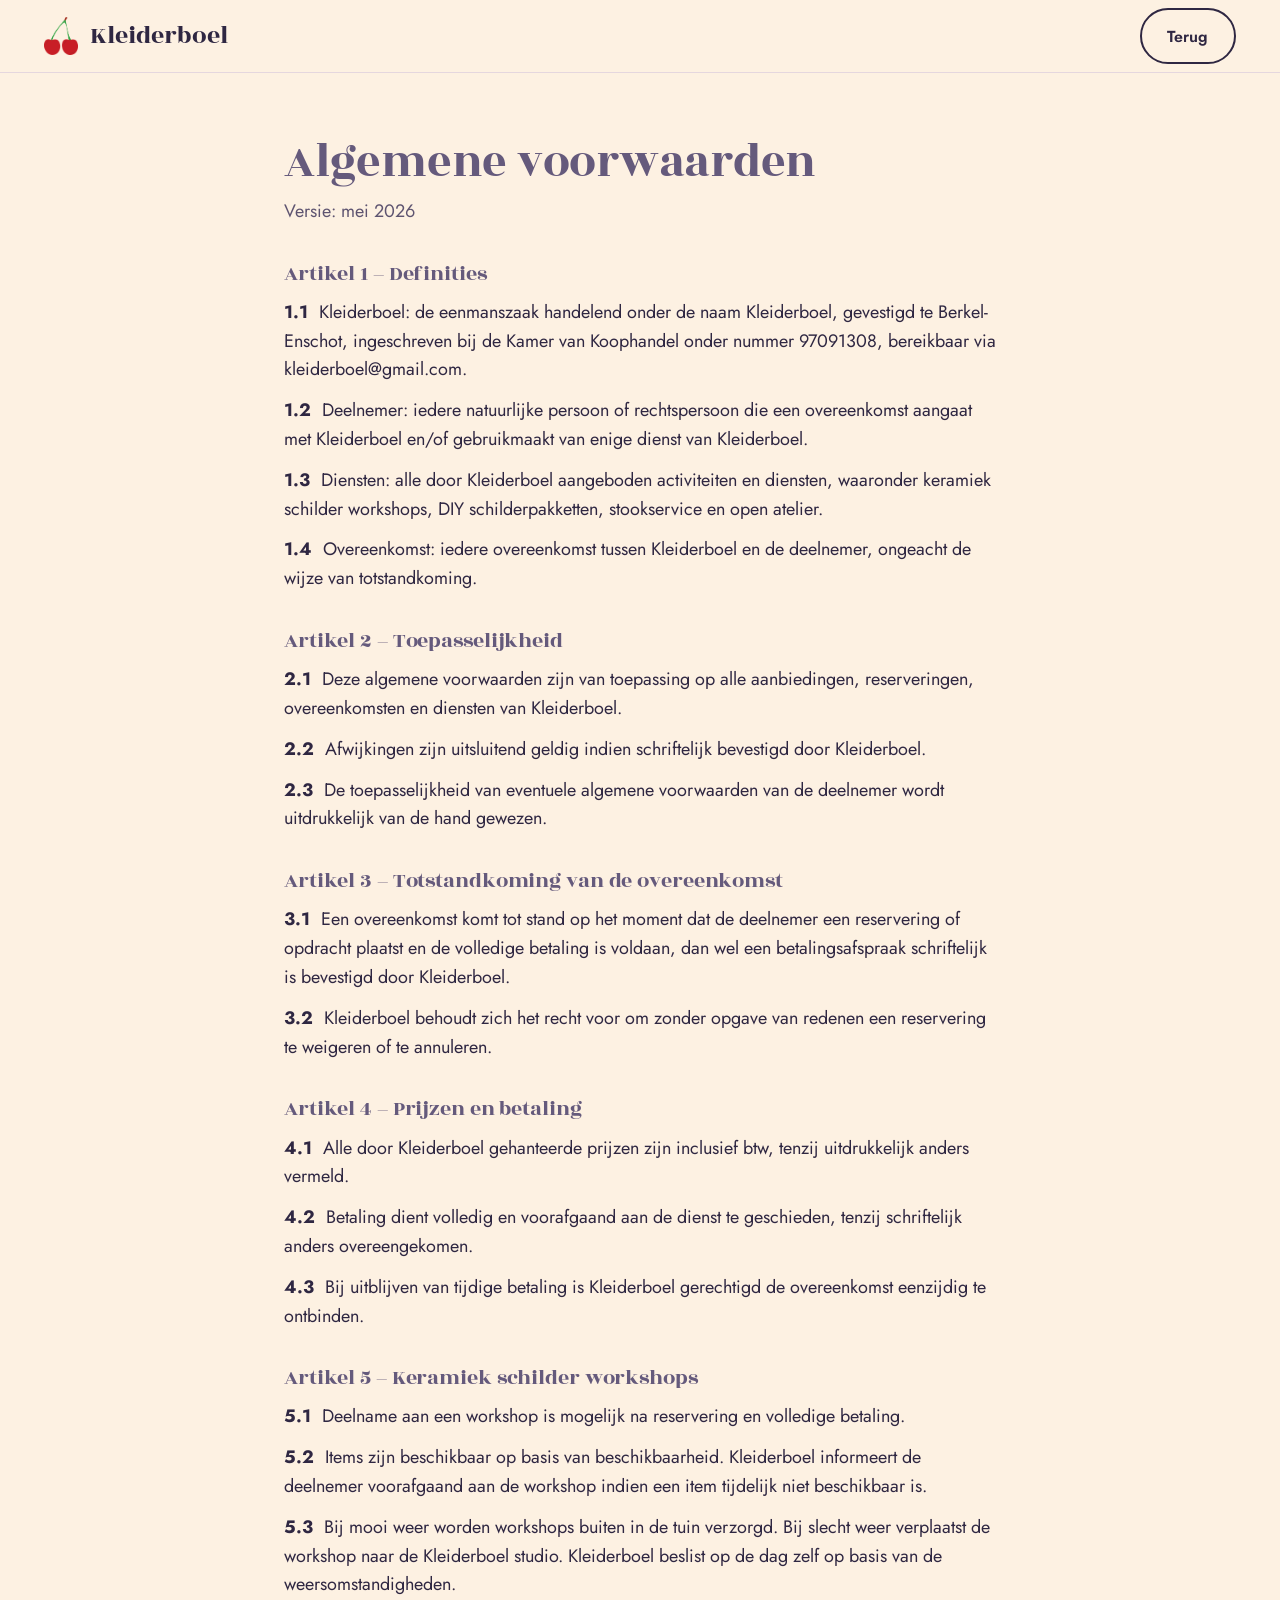
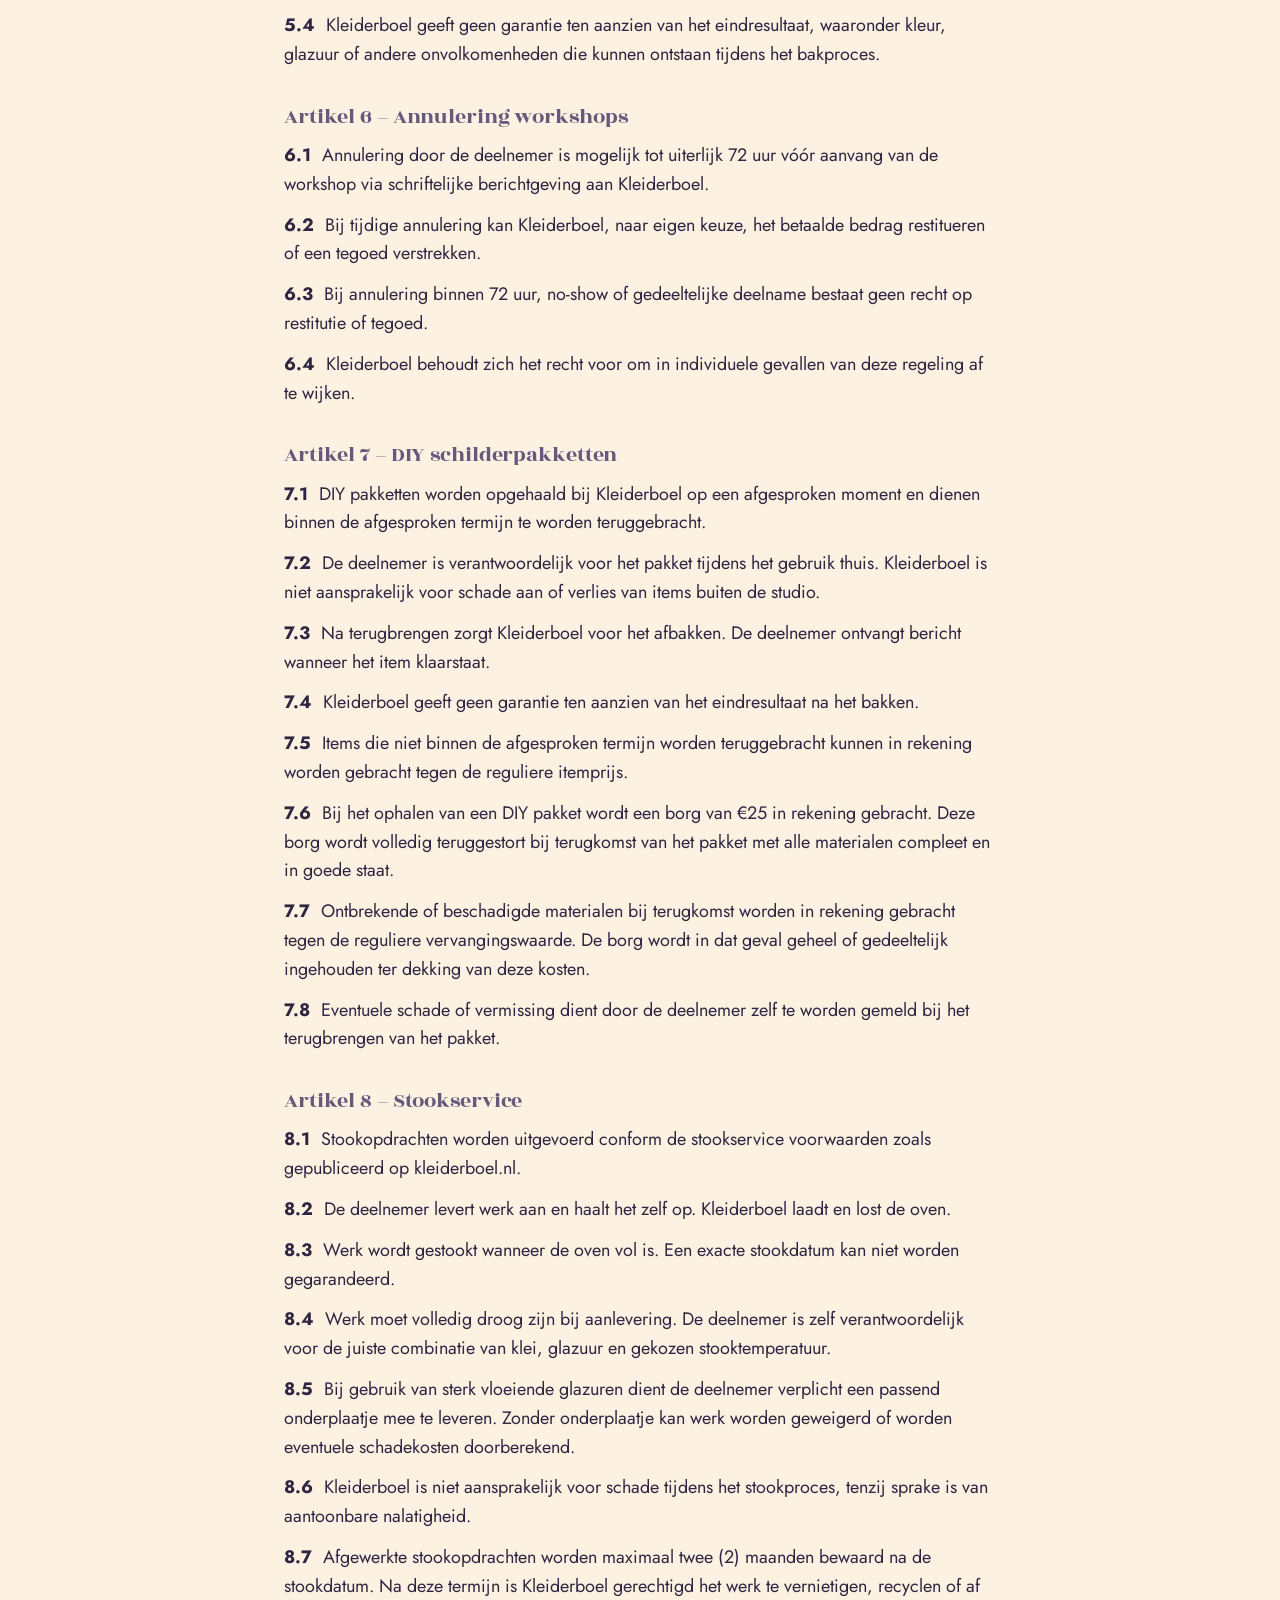
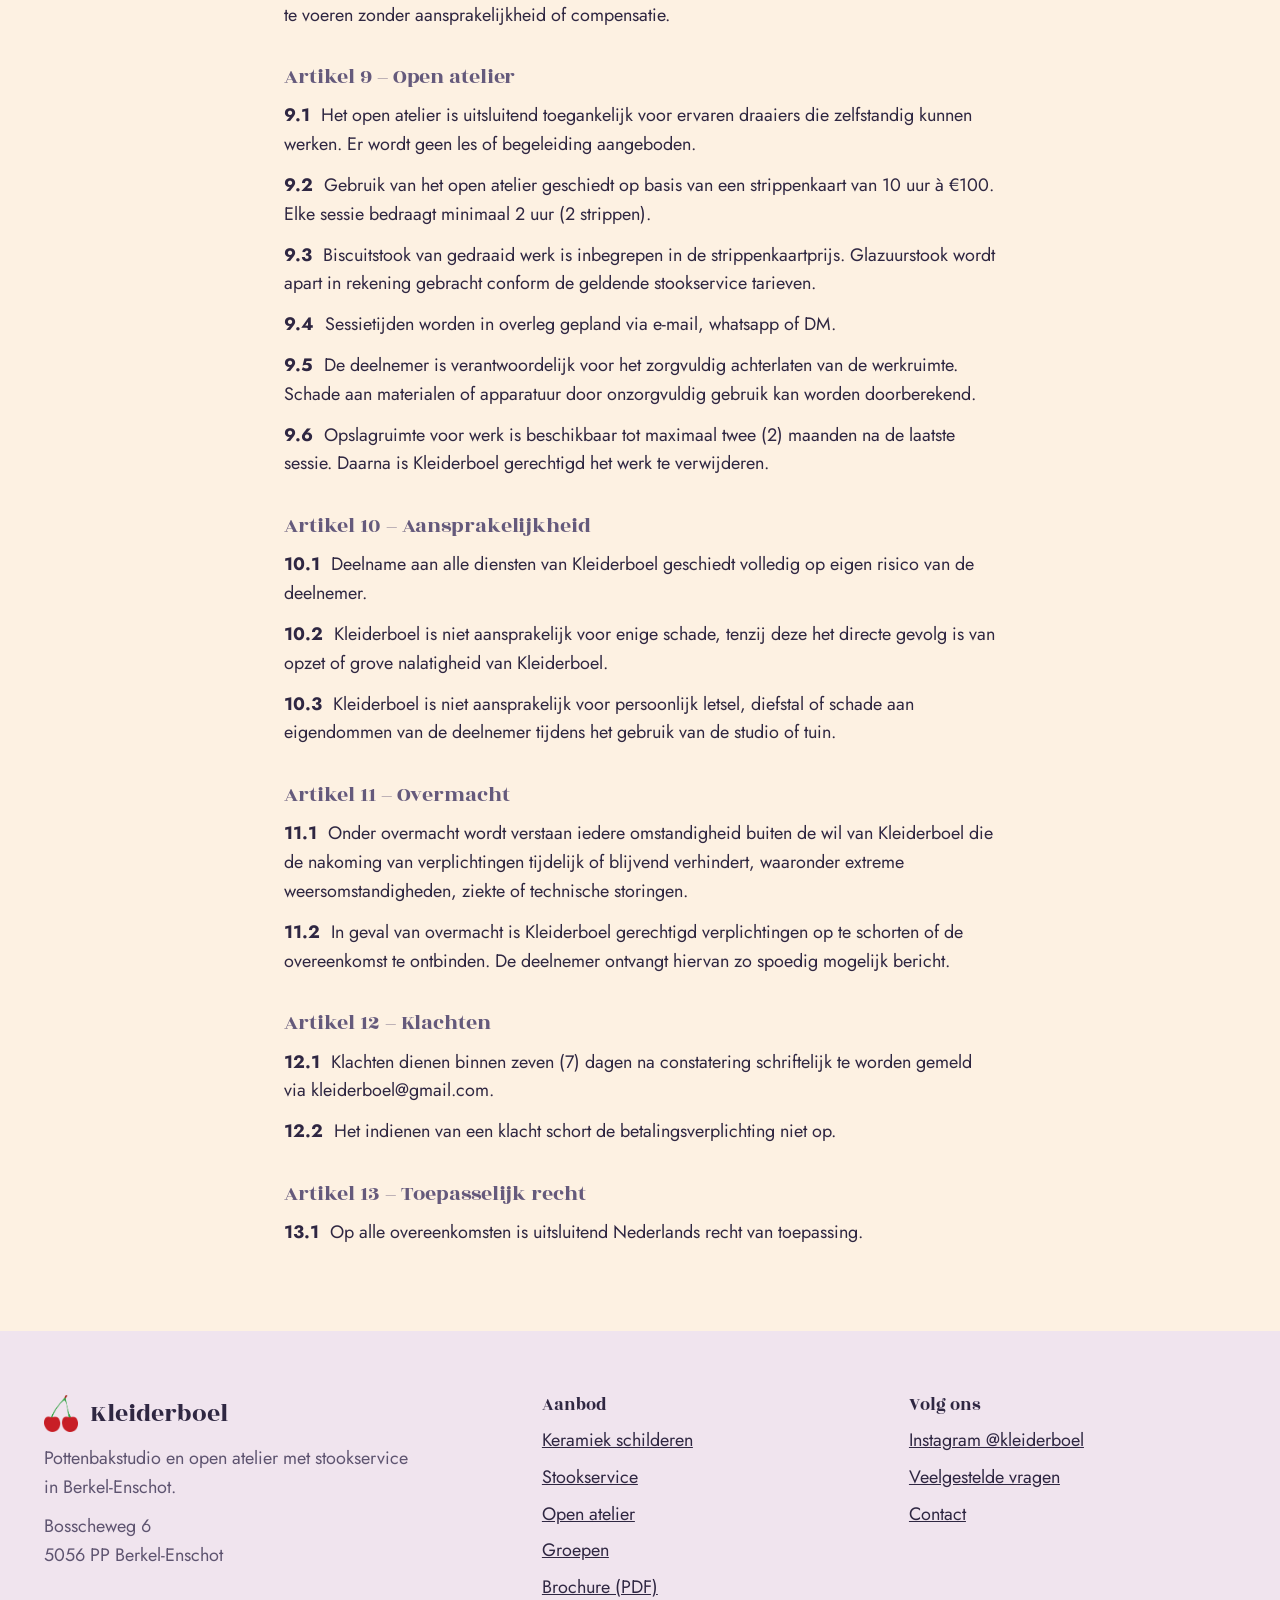
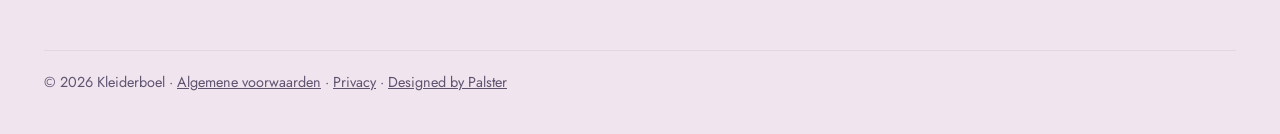
==== commit 782fa95b: "Add files via upload" ====
--- a/algemene-voorwaarden/index.html
+++ b/algemene-voorwaarden/index.html
@@ -5,8 +5,6 @@
 <meta name="viewport" content="width=device-width, initial-scale=1">
 <title>Algemene voorwaarden | Kleiderboel</title>
 <meta name="description" content="De algemene voorwaarden van Kleiderboel in Berkel-Enschot.">
-<!-- VERWIJDER de volgende regel bij livegang op kleiderboel.nl -->
-<meta name="robots" content="noindex, nofollow">
 <link rel="canonical" href="https://kleiderboel.nl/algemene-voorwaarden/">
 <link rel="icon" type="image/png" href="/assets/img/cherries.png">
 <link rel="stylesheet" href="/assets/css/style.css">
@@ -85,6 +83,7 @@
       <div>
         <a class="brand" href="/#top"><img src="/assets/img/cherries.png" alt="" width="34" height="37"><span>Kleiderboel</span></a>
         <p style="color:var(--ink-soft);max-width:34ch">Pottenbakstudio en open atelier met stookservice in Berkel-Enschot.</p>
+        <address style="font-style:normal;color:var(--ink-soft);margin-top:10px">Bosscheweg 6<br>5056 PP Berkel-Enschot</address>
       </div>
       <div>
         <h3>Aanbod</h3>
--- a/assets/css/style.css
+++ b/assets/css/style.css
@@ -71,7 +71,7 @@
 .hero .cta{margin-top:32px;display:flex;gap:14px;flex-wrap:wrap}
 .hero-art{position:relative}
 .hero-art .frame{border-radius:var(--r-card);overflow:hidden;aspect-ratio:4/5;background:var(--wash);box-shadow:var(--shadow);transform:translateY(-8px)}
-.hero-art .frame img{width:100%;height:100%;object-fit:cover;object-position:50% 64%}
+.hero-art .frame img{width:100%;height:100%;object-fit:cover;object-position:50% 40%}
 .hero-art::before{content:"";position:absolute;inset:auto -22px -22px auto;width:70%;height:62%;background:var(--wash-2);border-radius:var(--r-card);z-index:-1}
 .badge{position:absolute;left:-44px;bottom:28px;width:150px;height:150px;border-radius:50%;background:var(--bg);box-shadow:0 12px 26px -12px rgb(60 40 90 / .45);display:grid;place-items:center}
 .badge svg{position:absolute;inset:0;width:100%;height:100%}
@@ -91,10 +91,10 @@
 .cell .pic{background:var(--wash);overflow:hidden;aspect-ratio:4/3}
 .cell .pic img{width:100%;height:100%;object-fit:cover;transition:transform .6s cubic-bezier(.16,1,.3,1)}
 .cell:hover .pic img{transform:scale(1.04)}
-.c-a .pic img{object-position:50% 46%}
+.c-a .pic img{object-position:50% 42%}
 .c-b .pic img{object-position:50% 82%}
-.c-c .pic img{object-position:50% 45%}
-.c-d .pic img{object-position:50% 40%}
+.c-c .pic img{object-position:50% 70%}
+.c-d .pic img{object-position:50% 55%}
 .cell .body{padding:22px 22px 24px;display:flex;flex-direction:column;gap:10px;flex:1}
 .cell h3{font-size:1.5rem}
 .cell p{font-size:1rem;line-height:1.5}
@@ -275,7 +275,7 @@
 
 
 /* FOTO'S, GALERIJ, FAQ */
-.c-a .pic img{object-position:50% 46%}
+.c-a .pic img{object-position:50% 42%}
 .ctas{margin-top:22px;display:flex;flex-wrap:wrap;gap:12px}
 .fire-head{display:grid;grid-template-columns:minmax(0,1fr) 250px;gap:48px;align-items:end;margin-bottom:48px}
 .fire-head .sec-head{margin:0}
@@ -333,3 +333,25 @@
 }
 
 .terms-page{max-width:760px;padding-top:64px;padding-bottom:72px}.terms-page h1{font-size:clamp(2rem,5vw,3rem);margin-bottom:8px}.terms-page .ver{color:var(--ink-soft);margin:0 0 28px}.terms-page h2{font-size:1.4rem;margin:36px 0 12px}.terms-page p{margin:0 0 12px;line-height:1.6}.terms-page p b{margin-right:.35em}
+
+/* MOBILE: compacter, minder witruimte */
+@media (max-width:640px){
+  body{line-height:1.5}
+  section{padding:40px 0}
+  .hero{padding:24px 0 32px}
+  .hero .wrap{gap:22px}
+  .hero p.lead,.lead{margin-top:14px;font-size:1.06rem;line-height:1.45}
+  .hero .cta{margin-top:18px;gap:10px}
+  .sec-head{margin-bottom:22px}
+  .sec-head p{margin-top:8px;font-size:1.04rem;line-height:1.45}
+  h2{margin-bottom:0}
+  .offer{gap:16px}
+  .cell .body{padding:16px 18px 18px;gap:8px}
+  .cell h3{font-size:1.35rem}
+  .cell p{line-height:1.42}
+  .cell .price{margin-top:4px;padding-top:0}
+  .cell .go{margin-top:4px}
+  .about-grid{margin-top:24px;gap:22px}
+  .fire-head{gap:20px;margin-bottom:22px}
+  .foot{gap:22px}
+}
